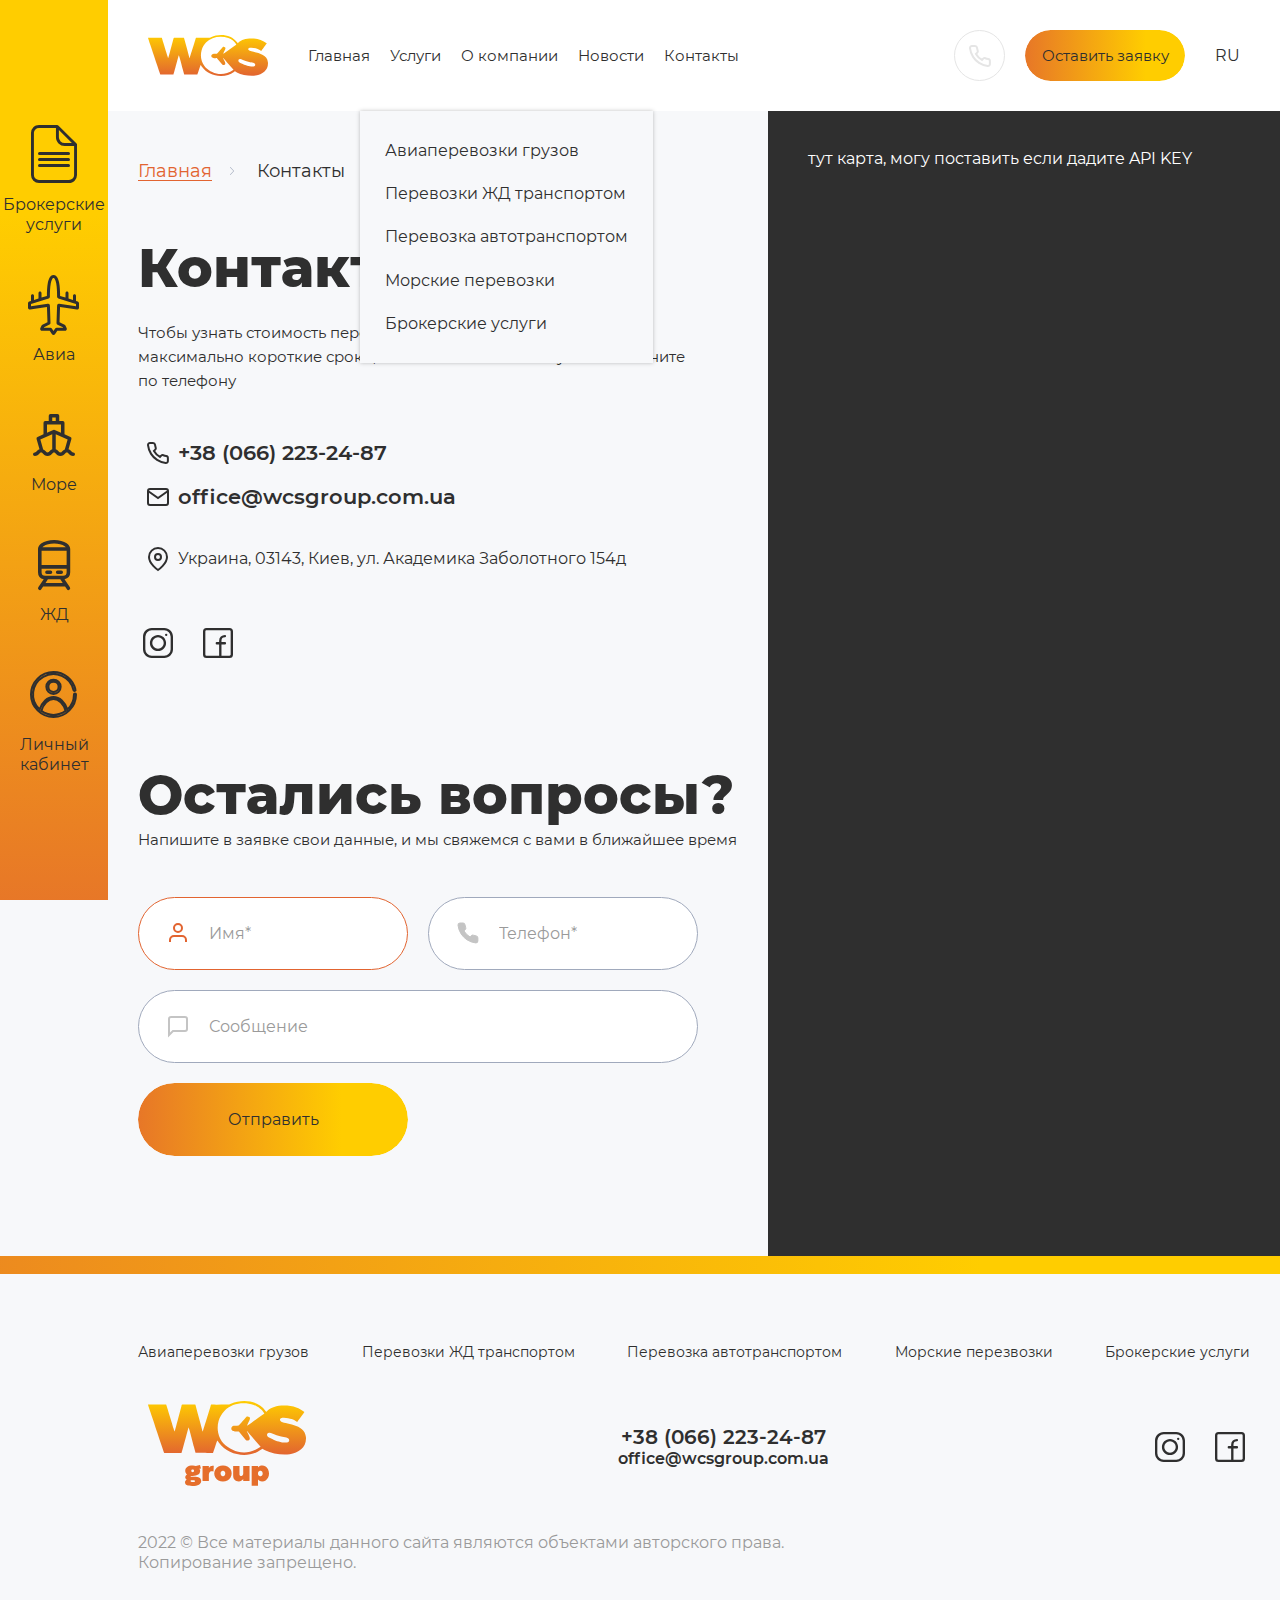
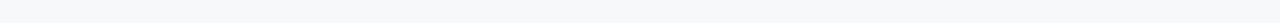
==== contacts.html @ 4e1d325a "First commit" ====
<!DOCTYPE html>
<html lang="ru">

<head>

    
    <meta charset="utf-8">
    <meta http-equiv="X-UA-Compatible" content="IE=edge">
    <meta name="viewport" content="width=device-width, initial-scale=1.0">
    
    <title>Контакты</title>

    <meta name="description" content="Description">
    <meta name="keywords" content="Keywords">
    <meta name="author" content="BKY">
	
	<!--	

    <meta name="image" content="./img/favicon/logo.png">



    <meta property="og:type" content="website">
    <meta property="og:title" content="Название">
    <meta property="og:description" content="Описание">
    <meta property="og:image" content="./img/favicon/logo.png">
    <meta property="og:url" content="https://example.com">
    
    <link rel="canonical" href="https://example.com">

    <link rel="preconnect" href="//fonts.gstatic.com">
    <link rel="preconnect" href="//cdnjs.cloudflare.com">
    <link rel="preconnect" href="//google-analytics.com">
	
	

    <link rel="apple-touch-icon" sizes="57x57" href="./img/favicon/apple-icon-57x57.png">
    <link rel="apple-touch-icon" sizes="60x60" href="./img/favicon/apple-icon-60x60.png">
    <link rel="apple-touch-icon" sizes="72x72" href="./img/favicon/apple-icon-72x72.png">
    <link rel="apple-touch-icon" sizes="76x76" href="./img/favicon/apple-icon-76x76.png">
    <link rel="apple-touch-icon" sizes="114x114" href="./img/favicon/apple-icon-114x114.png">
    <link rel="apple-touch-icon" sizes="120x120" href="./img/favicon/apple-icon-120x120.png">
    <link rel="apple-touch-icon" sizes="144x144" href="./img/favicon/apple-icon-144x144.png">
    <link rel="apple-touch-icon" sizes="152x152" href="./img/favicon/apple-icon-152x152.png">
    <link rel="apple-touch-icon" sizes="180x180" href="./img/favicon/apple-icon-180x180.png">
    <link rel="icon" type="image/png" sizes="192x192"  href="./img/favicon/android-icon-192x192.png">
    <link rel="icon" type="image/png" sizes="32x32" href="./img/favicon/favicon-32x32.png">
    <link rel="icon" type="image/png" sizes="96x96" href="./img/favicon/favicon-96x96.png">
    <link rel="icon" type="image/png" sizes="16x16" href="./img/favicon/favicon-16x16.png">
    
   <link rel="manifest" href="./img/favicon/manifest.json"> 
    
    <meta name="msapplication-TileImage" content="./img/favicon/ms-icon-144x144.png">
    <meta name="msapplication-TileColor" content="#ffffff">
    	-->
    <meta name="theme-color" content="#FFCD00">




    <meta name="format-detection" content="telephone=no">
    <meta name="format-detection" content="address=no">
	


    

    	
	 <link rel="preload" href="fonts/Montserrat-Regular.woff2" as="font" type="font/woff2" crossorigin> 
	 <link rel="preload" href="fonts/Montserrat-Medium.woff2" as="font" type="font/woff2" crossorigin> 
	 <link rel="preload" href="fonts/Montserrat-SemiBold.woff2" as="font" type="font/woff2" crossorigin> 
	 <link rel="preload" href="fonts/Montserrat-Bold.woff2" as="font" type="font/woff2" crossorigin> 
	 <link rel="preload" href="fonts/Montserrat-Bold.woff2" as="font" type="font/woff2" crossorigin> 
	 <link rel="preload" href="fonts/Montserrat-ExtraBold.woff2" as="font" type="font/woff2" crossorigin> 
	 
	
	<link rel="stylesheet" href="css/plugins/plugins.min.css"> 
	
	<link rel="stylesheet" href="css/style.css">



</head>

<body class="loading">

    <h1 class="hidden">Контакты</h1>

    <header class="hd">
    <div class="hd__wrapper">
        <div class="hd__logo">
            <a href="/" class="hd-logo">
                <img src="img/wcs.svg" alt="" width="178" height="61" class="hd-logo__img">
            </a>
        </div>
        <div class="hd__menu">
            <nav class="menu">
                <div class="menu__wrapper">
                    <ul class="menu-list">                                                            
                        <li class="menu-list__item"><a href="#" class="menu-link">Главная</a></li>
                        <li class="menu-list__item js-dd-parent">
                            <span class="menu-link">Услуги</span>
                            <div class="menu-dropdown">
                                <ul class="smenu-list js-dd-dn">
                                    <li><a href="#" class="smenu-link">Авиаперевозки грузов</a></li>
                                    <li><a href="#" class="smenu-link">Перевозки ЖД транспортом</a></li>
                                    <li><a href="#" class="smenu-link">Перевозка автотранспортом</a></li>
                                    <li><a href="#" class="smenu-link">Морские перевозки</a></li>
                                    <li><a href="#" class="smenu-link">Брокерские услуги</a></li>
                                </ul>
                            </div>
                        </li>
                        <li class="menu-list__item"><a href="#" class="menu-link">О компании</a></li>
                        <li class="menu-list__item"><a href="#" class="menu-link">Новости</a></li>
                        <li class="menu-list__item"><a href="#" class="menu-link">Контакты</a></li>
                    </ul>
                </div>
            </nav>
        </div>
        <div class="hd__search">
            <form action="/" class="hd-search">
                <svg class="ic ic-search"><use xlink:href="img/sprite.svg#search"></use></svg>
                <input type="search" class="hd-search__input" placeholder="поиск">
            </form>
        </div>
        <div class="hd__phone">
            <a href="tel:380662232487" class="hd-phone">
                <span class="hd-phone__num">+38 (066) 223-24-87</span>
                <span class="hd-phone__icon">
                    <svg class="ic ic-phone"><use xlink:href="img/sprite.svg#phone"></use></svg>
                </span>
            </a>
        </div>
        <div class="hd__button">
            <button type="button" class="btn hd-button" data-modal="proposal">Оставить заявку</button>
        </div>
        <div class="hd__language">
            <div class="language dd-container js-dd-parent">
                <div class="dd-container__selection">
                    <span class="dd-container__text">RU</span>
                </div>
                <div class="dd-dropdown">
                    <div class="dd-dropdown__wrapper js-dd-dn">
                        <div class="dd-dropdown__item">
                            <a href="#">UA</a>
                        </div>
                        <div class="dd-dropdown__item">
                            <a href="#">EN</a>
                        </div>
                    </div>
                </div>
            </div>
            <ul class="mobile-language lg-dn">
                <li><a href="#" class="is-active">RU</a></li>
                <li><a href="#">UA</a></li>
                <li><a href="#">EN</a></li>
            </ul>
        </div>
    </div>
</header>

<div class="mobile-header lg-dn">
    <div class="mobile-header__wrapper">
        <div class="mobile-header__logo">
            <a href="/" class="mobile-header-logo">
                <img src="img/wcs.svg" alt="" width="124" height="42" class="mobile-header-logo__img">
            </a>
        </div>
        <div class="mobile-header__btn">
            <button type="button" class="menu-btn js-menu-btn"></button>
        </div>
    </div>
</div>


    <div class="panel">
    <div class="panel__wrapper">
        <div class="panel__item">
            <div class="panel__icon">
                <svg class="ic ic-book"><use xlink:href="img/sprite.svg#book"></use></svg>
            </div>
            <div class="panel__text">Брокерские услуги</div>
            <a href="#" class="panel__link"></a>
        </div>
        <div class="panel__item">
            <div class="panel__icon">
                <svg class="ic ic-avia"><use xlink:href="img/sprite.svg#avia"></use></svg>
            </div>
            <div class="panel__text">Авиа</div>
            <a href="#" class="panel__link"></a>
        </div>
        <div class="panel__item">
            <div class="panel__icon">
                <svg class="ic ic-sea"><use xlink:href="img/sprite.svg#sea"></use></svg>
            </div>
            <div class="panel__text">Море</div>
            <a href="#" class="panel__link"></a>
        </div>
        <div class="panel__item">
            <div class="panel__icon">
                <svg class="ic ic-train"><use xlink:href="img/sprite.svg#train"></use></svg>
            </div>
            <div class="panel__text">ЖД</div>
            <a href="#" class="panel__link"></a>
        </div>
        <div class="panel__item">
            <div class="panel__icon">
                <svg class="ic ic-personal ic-stroke"><use xlink:href="img/sprite.svg#personal"></use></svg>
            </div>
            <div class="panel__text">Личный кабинет</div>
            <a href="#" class="panel__link"></a>
        </div>
    </div>
</div>

    <main class="page-contacts">
        <div class="h-80"></div>
        <div class="crumbs">
            <ul class="indent-content">
                <li><a href="#">Главная</a></li>
                <li><span>Контакты</span></li>
            </ul>
        </div>
        <section class="contacts">
            <div class="contacts__wrapper indent-content">
                
                <div class="contacts__content">
                    <div class="contacts__desc cb">
                        <h2 class="contacts__title h2">Контакты</h2>
                        <div class="contacts__stitle p">Чтобы узнать стоимость перевозки, заказать и отправить груз в максимально короткие сроки,  напишите нам на почту или позвоните по телефону</div>
                        
                        <div class="contacts-list">
                            <a href="tel:380662232487" class="contacts-item">
                                <svg class="ic ic-phone ic-stroke"><use xlink:href="img/sprite.svg#phone"></use></svg>
                                <span class="contacts-item__text">+38 (066) 223-24-87</span>
                            </a>
                            <a href="mailto:office@wcsgroup.com.ua" class="contacts-item">
                                <svg class="ic ic-mail ic-stroke"><use xlink:href="img/sprite.svg#mail"></use></svg>
                                <span class="contacts-item__text">office@wcsgroup.com.ua</span>
                            </a>
                        </div>
                        <div class="contacts-item">
                            <svg class="ic ic-map-pin ic-stroke"><use xlink:href="img/sprite.svg#map-pin"></use></svg>
                            <span class="contacts-item__text">Украина, 03143, Киев, ул. Академика Заболотного 154д</span>
                        </div>
                        
                        <ul class="contacts-net">
                            <li>
                                <a href="#">
                                    <svg class="ic ic-instagram"><use xlink:href="img/sprite.svg#instagram"></use></svg>
                                </a>
                            </li>
                            <li>
                                <a href="#">
                                    <svg class="ic ic-facebook"><use xlink:href="img/sprite.svg#facebook"></use></svg>
                                </a>
                            </li>
                        </ul>
                        
                    </div>
                </div>
            </div>
        </section>
        <section class="feedback">
            <div class="feedback__wrapper indent-content">
                <div class="feedback__content">
                    <h2 class="feedback__title h2">Остались вопросы?</h2>
                    <div class="feedback__stitle p">Напишите в заявке свои данные, и мы свяжемся с вами в ближайшее время</div>
                    
                    <form action="/" class="form cb">
                        <div class="form-half">
                            <div class="form-item form-item_error">
                                <div class="form-icon">
                                    <svg class="ic ic-user ic-stroke"><use xlink:href="img/sprite.svg#user"></use></svg>
                                </div>
                                <input type="text" class="form-input input-icon" placeholder="Имя*">
                            </div>
                            <div class="form-item">
                                <div class="form-icon">
                                    <svg class="ic ic-phone"><use xlink:href="img/sprite.svg#phone"></use></svg>
                                </div>
                                <input type="tel" class="form-input input-icon" placeholder="Телефон*">
                            </div>
                        </div>
                        <div class="form-item">
                            <div class="form-icon">
                                <svg class="ic ic-message-square ic-stroke"><use xlink:href="img/sprite.svg#message-square"></use></svg>
                            </div>
                            <input type="tel" class="form-input input-icon" placeholder="Сообщение">
                        </div>
                        <div class="form-submit">
                            <button type="submit" class="btn form-btn">Отправить</button>
                        </div>
                    </form>
                </div>
            </div>
        </section>
        
        <div id="map" class="contacts-map">
            <span style="color: #fff; padding: 40px; display: block">тут карта, могу поставить если дадите API KEY</span>
        </div>
    </main>



     <!--
<div class="cookie">
    <div class="cookie__wrapper">
        <div class="cookie__text">Продолжая использовать наш сайт, вы даете согласие на обработку файлов cookie, которые обеспечивают правильную работу сайта.</div>
        <div class="cookie__links">
            <button type="button" class="btn js-cookie-btn">Принять</button>
            <a href="#" class="cookie__link">Подробнее</a>
        </div>
    </div>
</div>
-->

 <div id="proposal" class="modal modal-proposal">
    <div class="modal-close">
        <a href="#" rel="modal:close" class="modal-close__btn">
            <svg class="ic ic-close ic-stroke"><use xlink:href="img/sprite.svg#close"></use></svg>
        </a>
    </div>
    <div class="modal-head">
        <div class="modal-title h3">Оставить заявку</div>
        <div class="modal-stitle p">Напишите в заявке свои данные, и мы свяжемся с вами в ближайшее время</div>
    </div>
    <div class="modal-body">
        <form action="/" class="form">
            <div class="form-item">
                <div class="form-icon">
                    <svg class="ic ic-user ic-stroke"><use xlink:href="img/sprite.svg#user"></use></svg>
                </div>
                <input type="text" class="form-input input-icon" placeholder="Имя*">
            </div>
            <div class="form-item">
                <div class="form-icon">
                    <svg class="ic ic-phone ic-stroke"><use xlink:href="img/sprite.svg#phone"></use></svg>
                </div>
                <input type="tel" class="form-input input-icon" placeholder="Телефон*">
            </div>
            <div class="form-item">
                <div class="form-icon">
                    <svg class="ic ic-message-square ic-stroke"><use xlink:href="img/sprite.svg#message-square"></use></svg>
                </div>
                <input type="tel" class="form-input input-icon" placeholder="Сообщение">
            </div>
            <div class="form-submit">
                <button type="submit" class="btn form-btn">Отправить</button>
            </div>
        </form>
    </div>
</div>

 
<footer class="ft">
    <div class="ft__wrpper indent-content">
        <div class="ft__container">
            <nav class="ft__nav">
                <ul class="ft-nav">
                    <li><a href="#">Авиаперевозки грузов</a></li>
                    <li><a href="#">Перевозки ЖД транспортом</a></li>
                    <li><a href="#">Перевозка автотранспортом</a></li>
                    <li><a href="#">Морские перезвозки</a></li>
                    <li><a href="#">Брокерские услуги</a></li>
                </ul>
            </nav>
            <div class="ft__body">
                <div class="ft__logo">
                    <a href="/" class="ft-logo">
                        <img src="img/logo-group.svg" alt="" loading="lazy" width="178" height="92" class="ft-logo__img img">
                    </a>
                </div>
                <div class="ft__copy">
                    <p class="ft-copy">2022 © Все материалы данного сайта являются объектами авторского права. <br> Копирование запрещено.</p>
                </div>
                <div class="ft__links">
                    <div class="ft__phone">
                        <a href="tel:380662232487" class="ft-phone">+38 (066) 223-24-87</a>
                    </div>
                    <div class="ft__mail">
                        <a href="mailto:office@wcsgroup.com.ua" class="ft-mail">office@wcsgroup.com.ua</a>
                    </div>
                </div>
                <div class="ft__net">
                    <ul class="ft-net">
                        <li>
                            <a href="#">
                                <svg class="ic ic-instagram"><use xlink:href="img/sprite.svg#instagram"></use></svg>
                            </a>
                        </li>
                        <li>
                            <a href="#">
                                <svg class="ic ic-facebook"><use xlink:href="img/sprite.svg#facebook"></use></svg>
                            </a>
                        </li>
                    </ul>
                </div>
            </div>
            
        </div>
    </div>
</footer>









    <script src="js/plugins/plugins.min.js"></script>

    <script src="js/app.js"></script>

</body>

</html>
---- css/style.css ----
@font-face {
  font-family: Montserrat;
  src: url(../fonts/Montserrat-Regular.woff2) format("woff2");
  font-weight: 400;
  font-display: swap;
  font-style: normal;
}

@font-face {
  font-family: Montserrat;
  src: url(../fonts/Montserrat-Medium.woff2) format("woff2");
  font-weight: 500;
  font-display: swap;
  font-style: normal;
}

@font-face {
  font-family: Montserrat;
  src: url(../fonts/Montserrat-SemiBold.woff2) format("woff2");
  font-weight: 600;
  font-display: swap;
  font-style: normal;
}

@font-face {
  font-family: Montserrat;
  src: url(../fonts/Montserrat-Bold.woff2) format("woff2");
  font-weight: 700;
  font-display: swap;
  font-style: normal;
}

@font-face {
  font-family: Montserrat;
  src: url(../fonts/Montserrat-ExtraBold.woff2) format("woff2");
  font-weight: 800;
  font-display: swap;
  font-style: normal;
}

:root {
  --hd: 100px;
  --indent: 108px;
}

html {
  color: #2f2f2f;
  background: #f7f8fa;
  font-family: -apple-system,BlinkMacSystemFont,"Segoe UI",Roboto,"Helvetica Neue",Arial,"Noto Sans",sans-serif,"Apple Color Emoji","Segoe UI Emoji","Segoe UI Symbol","Noto Color Emoji";
}

body {
  font-family: Montserrat,sans-serif;
  font-size: 16px;
  font-weight: 400;
}

body.loading {
  opacity: 0;
}

.h2 {
  font-weight: 800;
  font-size: 26px;
  line-height: 1.2;
}

.h3 {
  font-weight: 800;
  font-size: 21px;
  line-height: 1.2;
}

.h4 {
  font-weight: 800;
  font-size: 16px;
  line-height: 1.24;
}

.p {
  font-weight: 400;
  font-size: 15px;
  line-height: 1.6;
}

.h-80 {
  height: 40px;
}

.hidden {
  display: none!important;
}

.img {
  display: block;
  height: auto;
  -webkit-box-flex: 0;
  -webkit-flex: 0 0 auto;
  -ms-flex: 0 0 auto;
  flex: 0 0 auto;
}

.full-img {
  position: absolute;
  top: 0;
  left: 0;
  width: 100%;
  height: 100%;
  -o-object-fit: cover;
  object-fit: cover;
  -o-object-position: center;
  object-position: center;
  background-size: cover;
  background-repeat: no-repeat;
  background-position: center;
}

.full {
  position: absolute;
  top: 0;
  left: 0;
  bottom: 0;
  right: 0;
  display: block;
}

.df {
  display: -webkit-box;
  display: -webkit-flex;
  display: -ms-flexbox;
  display: flex;
}

.db {
  display: block;
}

.dn {
  display: none;
}

.aic {
  -webkit-box-align: center;
  -webkit-align-items: center;
  -ms-flex-align: center;
  align-items: center;
}

.ttu {
  text-transform: uppercase;
}

.tdu {
  text-decoration: underline;
}

.tc {
  text-align: center;
}

.cursor-pointer {
  cursor: pointer;
}

.relative {
  position: relative;
}

.p-events-none {
  pointer-events: none;
}

.invisible {
  pointer-events: none;
  opacity: 0;
  -webkit-transition: opacity .25s;
  -o-transition: opacity .25s;
  transition: opacity .25s;
}

.ic-stroke {
  fill: none!important;
  stroke: currentColor;
}

.light {
  font-weight: 300;
}

.normal {
  font-weight: 400;
}

.bold {
  font-weight: 700;
}

.ic {
  display: inline-block;
  vertical-align: middle;
  width: 1em;
  height: 1em;
  fill: currentColor;
}

.ic-avia {
  font-size: 60px;
  width: 1em;
}

.ic-book {
  font-size: 60px;
  width: 1em;
}

.ic-calendar {
  font-size: 40px;
  width: 1em;
}

.ic-close {
  font-size: 40px;
  width: 1em;
}

.ic-facebook {
  font-size: 40px;
  width: 1em;
}

.ic-instagram {
  font-size: 40px;
  width: 1em;
}

.ic-mail {
  font-size: 40px;
  width: 1em;
}

.ic-map-pin {
  font-size: 40px;
  width: 1em;
}

.ic-message-square {
  font-size: 40px;
  width: 1em;
}

.ic-next {
  font-size: 40px;
  width: 1em;
}

.ic-personal {
  font-size: 60px;
  width: 1em;
}

.ic-phone {
  font-size: 40px;
  width: 1em;
}

.ic-prev {
  font-size: 40px;
  width: 1em;
}

.ic-sea {
  font-size: 60px;
  width: 1em;
}

.ic-search {
  font-size: 40px;
  width: 1em;
}

.ic-train {
  font-size: 60px;
  width: 1em;
}

.ic-user {
  font-size: 40px;
  width: 1em;
}

.mobile-header {
  width: 100%;
  height: 100px;
  position: fixed;
  top: 0;
  left: 0;
  z-index: 11;
  background-color: #fff;
}

.mobile-header__wrapper {
  display: -webkit-box;
  display: -webkit-flex;
  display: -ms-flexbox;
  display: flex;
  -webkit-box-align: center;
  -webkit-align-items: center;
  -ms-flex-align: center;
  align-items: center;
  -webkit-box-pack: justify;
  -webkit-justify-content: space-between;
  -ms-flex-pack: justify;
  justify-content: space-between;
  padding: 27px 20px;
}

.mobile-language {
  display: -webkit-box;
  display: -webkit-flex;
  display: -ms-flexbox;
  display: flex;
  -webkit-justify-content: space-around;
  -ms-flex-pack: distribute;
  justify-content: space-around;
}

.mobile-language li {
  margin: 0 10px;
}

.mobile-language a {
  display: block;
  font-size: 18px;
  line-height: 1;
  color: #4a4a4a;
  text-transform: uppercase;
  position: relative;
}

.mobile-language a:before {
  content: '';
  position: absolute;
  top: 100%;
  width: 100%;
  height: 1px;
  background-color: #ffcd00;
  opacity: 0;
}

.mobile-language a.is-active {
  color: #ffcd00;
}

.mobile-language a.is-active:before {
  opacity: 1;
}

.hd__logo {
  display: none;
}

.hd-logo {
  display: block;
}

.hd-logo__img {
  width: 120px;
  height: auto;
  display: block;
}

.hd__search {
  margin: 30px 0;
}

.hd-search {
  display: -webkit-inline-box;
  display: -webkit-inline-flex;
  display: -ms-inline-flexbox;
  display: inline-flex;
  -webkit-box-align: center;
  -webkit-align-items: center;
  -ms-flex-align: center;
  align-items: center;
  width: 100%;
  height: 51px;
  border: 1px solid #e5e5e5;
  border-radius: 100px;
  padding: 5px 10px;
  -webkit-transition: border-color .25s;
  -o-transition: border-color .25s;
  transition: border-color .25s;
}

.hd-search:hover {
  border-color: #ffcd00;
}

.hd-search:hover .ic-search {
  stroke: #ffcd00;
}

.ic-search {
  stroke: #e5e5e5;
  stroke-width: 2;
  fill: none;
  -webkit-box-flex: 0;
  -webkit-flex: 0 0 auto;
  -ms-flex: 0 0 auto;
  flex: 0 0 auto;
  margin-right: 7px;
  -webkit-transition: stroke .25s;
  -o-transition: stroke .25s;
  transition: stroke .25s;
}

.hd-search__input {
  min-width: 0;
  width: auto;
  -webkit-box-flex: 1;
  -webkit-flex-grow: 1;
  -ms-flex-positive: 1;
  flex-grow: 1;
  font-size: 16px;
  font-weight: 400;
  line-height: 1;
}

.hd-search__input::-webkit-input-placeholder {
  color: #9a9a9a;
  opacity: 1;
}

.hd-search__input::-moz-placeholder {
  color: #9a9a9a;
  opacity: 1;
}

.hd-search__input:-ms-input-placeholder {
  color: #9a9a9a;
  opacity: 1;
}

.hd-search__input::-ms-input-placeholder {
  color: #9a9a9a;
  opacity: 1;
}

.hd-search__input::placeholder {
  color: #9a9a9a;
  opacity: 1;
}

.hd__phone {
  text-align: center;
}

.hd-phone__num {
  font-weight: 400;
  font-size: 16px;
  line-height: 1;
  -webkit-transition: color .25s;
  -o-transition: color .25s;
  transition: color .25s;
}

.hd-phone__num:hover {
  color: #ffcd00;
}

.hd-phone__icon {
  display: -webkit-box;
  display: -webkit-flex;
  display: -ms-flexbox;
  display: flex;
  -webkit-box-align: center;
  -webkit-align-items: center;
  -ms-flex-align: center;
  align-items: center;
  -webkit-box-pack: center;
  -webkit-justify-content: center;
  -ms-flex-pack: center;
  justify-content: center;
  width: 51px;
  height: 51px;
  border-radius: 50%;
  border: 1px solid #e5e5e5;
}

.hd-phone__icon:hover {
  border-color: #ffcd00;
}

.hd-phone__icon:hover .ic-phone {
  stroke: #ffcd00;
}

.hd-phone__icon .ic-phone {
  stroke: #e5e5e5;
  stroke-width: 2;
  fill: none;
}

.hd__language {
  padding-bottom: 50px;
}

.menu-list__item {
  position: relative;
}

.menu-link {
  display: block;
  white-space: nowrap;
  font-size: 18px;
  line-height: 1.24;
  -webkit-user-select: none;
  -moz-user-select: none;
  -ms-user-select: none;
  user-select: none;
  cursor: pointer;
  position: relative;
  padding-top: 13px;
  padding-bottom: 13px;
}

.menu-link:before {
  content: '';
  position: absolute;
  bottom: 2px;
  left: 0;
  width: 0;
  height: 2px;
  background-color: #ffcd00;
  -webkit-transition: width .25s;
  -o-transition: width .25s;
  transition: width .25s;
  pointer-events: none;
}

.menu-link:hover:before {
  width: 100%;
}

.smenu-list {
  display: none;
  padding-top: 20px;
  padding-bottom: 20px;
  background: #f7f8fa;
}

.smenu-list li {
  padding-top: 10px;
  padding-bottom: 10px;
}

.smenu-link {
  cursor: pointer;
  white-space: nowrap;
  font-size: 15px;
  font-weight: 400;
  line-height: 1.2;
  -webkit-transition: color .25s;
  -o-transition: color .25s;
  transition: color .25s;
}

.smenu-link:hover {
  color: #ffcd00;
}

.language {
  display: none;
  position: relative;
  font-size: 16px;
}

.language .dd-dropdown {
  position: absolute;
  top: 100%;
  left: -25px;
  padding-top: 46px;
}

.language .dd-dropdown__wrapper {
  padding: 15px 25px;
  background: #f7f8fa;
  -webkit-box-shadow: 0 0 4px rgba(0,0,0,.25);
  box-shadow: 0 0 4px rgba(0,0,0,.25);
}

.language .dd-dropdown__item {
  padding-top: 5px;
  padding-bottom: 5px;
  -webkit-transition: color .25s;
  -o-transition: color .25s;
  transition: color .25s;
}

.language .dd-dropdown__item:hover {
  color: #ffcd00;
}

.language .dd-container__text {
  -webkit-transition: color .25s;
  -o-transition: color .25s;
  transition: color .25s;
  -webkit-user-select: none;
  -moz-user-select: none;
  -ms-user-select: none;
  user-select: none;
  cursor: pointer;
}

.language .dd-container__text:hover {
  color: #ffcd00;
}

.js-dd-dn {
  display: none;
}

.hd-button.btn {
  font-size: 15px;
  width: 100%;
  margin: 30px 0;
}

.menu-btn {
  width: 40px;
  height: 40px;
  position: relative;
}

.menu-btn:after,
.menu-btn:before {
  content: '';
  width: 40px;
  height: 40px;
  position: absolute;
  top: 0;
  left: 0;
}

.menu-btn:before {
  background-image: url(../img/menu-btn.svg);
}

.menu-btn:after {
  opacity: 0;
  background-image: url(../img/close.svg);
}

.menu-btn.open:before {
  opacity: 0;
}

.menu-btn.open:after {
  opacity: 1;
}

.ft {
  padding-top: 88px;
  padding-bottom: 50px;
  position: relative;
}

.ft:before {
  content: '';
  top: 0;
  left: 0;
  width: 100%;
  height: 18px;
  position: absolute;
  background: -o-linear-gradient(179.99deg,#ffcd00 23.34%,#e26430 144.73%);
  background: linear-gradient(270.01deg,#ffcd00 23.34%,#e26430 144.73%);
}

.ft a {
  -webkit-transition: color .25s;
  -o-transition: color .25s;
  transition: color .25s;
}

.ft a:hover {
  color: #ffcd00;
}

.ft__nav {
  margin-bottom: 40px;
}

.ft-nav a {
  text-align: center;
  display: block;
  font-size: 18px;
  line-height: 1.24;
}

.ft-nav li {
  margin: 20px 0;
}

.ft__body {
  display: -webkit-box;
  display: -webkit-flex;
  display: -ms-flexbox;
  display: flex;
  -webkit-box-align: center;
  -webkit-align-items: center;
  -ms-flex-align: center;
  align-items: center;
  -webkit-box-pack: center;
  -webkit-justify-content: center;
  -ms-flex-pack: center;
  justify-content: center;
  -webkit-box-orient: vertical;
  -webkit-box-direction: normal;
  -webkit-flex-direction: column;
  -ms-flex-direction: column;
  flex-direction: column;
  -webkit-flex-wrap: wrap;
  -ms-flex-wrap: wrap;
  flex-wrap: wrap;
}

.ft__logo {
  position: relative;
}

.ft__copy {
  margin-top: 40px;
  width: 100%;
  -webkit-box-ordinal-group: 2;
  -webkit-order: 1;
  -ms-flex-order: 1;
  order: 1;
  text-align: center;
}

.ft-copy {
  font-weight: 400;
  font-size: 12px;
  line-height: 1.4;
  color: #9a9a9a;
}

.ft__links {
  text-align: center;
  margin-top: 40px;
  margin-bottom: 40px;
}

.ft-phone {
  font-weight: 600;
  font-size: 20px;
  line-height: 1.24;
}

.ft-mail {
  font-weight: 600;
  font-size: 16px;
  line-height: 1.24;
}

.ft-net {
  display: -webkit-box;
  display: -webkit-flex;
  display: -ms-flexbox;
  display: flex;
}

.ft-net li {
  margin-left: 20px;
  margin-right: 20px;
}

.ft-net a {
  display: block;
  -webkit-transition: color .25s;
  -o-transition: color .25s;
  transition: color .25s;
}

.ft-net a:hover {
  color: #ffcd00;
}

.btn {
  display: -webkit-inline-box;
  display: -webkit-inline-flex;
  display: -ms-inline-flexbox;
  display: inline-flex;
  -webkit-box-align: center;
  -webkit-align-items: center;
  -ms-flex-align: center;
  align-items: center;
  -webkit-box-pack: center;
  -webkit-justify-content: center;
  -ms-flex-pack: center;
  justify-content: center;
  border-radius: 100px;
  min-width: 197px;
  min-height: 51px;
  overflow: hidden;
  position: relative;
  z-index: 2;
}

.btn:after,
.btn:before {
  content: '';
  display: block;
  position: absolute;
  top: 0;
  left: 0;
  right: 0;
  bottom: 0;
  border-radius: 100px;
  z-index: -1;
  -webkit-transition: opacity .5s;
  -o-transition: opacity .5s;
  transition: opacity .5s;
}

.btn:before {
  background: -webkit-gradient(linear,right top,left top,color-stop(24.62%,#ffcd00),color-stop(116.24%,#e26430));
  background: -o-linear-gradient(right,#ffcd00 24.62%,#e26430 116.24%);
  background: linear-gradient(270deg,#ffcd00 24.62%,#e26430 116.24%);
}

.btn:after {
  background: -webkit-gradient(linear,left top,right top,color-stop(16.24%,#ffcd00),color-stop(97.21%,#e26430));
  background: -o-linear-gradient(left,#ffcd00 16.24%,#e26430 97.21%);
  background: linear-gradient(90deg,#ffcd00 16.24%,#e26430 97.21%);
  opacity: 0;
}

.btn:hover:before {
  opacity: 0;
}

.btn:hover:after {
  opacity: 1;
}

.panel {
  position: fixed;
  top: 0;
  left: 0;
  width: var(--indent);
  height: 100vh;
  overflow-x: hidden;
  background: -webkit-gradient(linear,left bottom,left top,color-stop(-16.99%,#e26430),color-stop(76.02%,#ffcd00));
  background: -o-linear-gradient(bottom,#e26430 -16.99%,#ffcd00 76.02%);
  background: linear-gradient(0deg,#e26430 -16.99%,#ffcd00 76.02%);
  -webkit-transition: -webkit-transform .25s;
  transition: transform .25s;
  -o-transition: transform .25s;
  transition: transform .25s,-webkit-transform .25s;
  -webkit-transform: translateX(calc(-1 * var(--indent)));
  -ms-transform: translateX(calc(-1 * var(--indent)));
  transform: translateX(calc(-1 * var(--indent)));
  z-index: 11;
}

.panel__wrapper {
  width: 100%;
  display: -webkit-box;
  display: -webkit-flex;
  display: -ms-flexbox;
  display: flex;
  text-align: center;
  -webkit-box-align: center;
  -webkit-align-items: center;
  -ms-flex-align: center;
  align-items: center;
  -webkit-box-orient: vertical;
  -webkit-box-direction: normal;
  -webkit-flex-direction: column;
  -ms-flex-direction: column;
  flex-direction: column;
  -webkit-box-pack: space-evenly;
  -webkit-justify-content: space-evenly;
  -ms-flex-pack: space-evenly;
  justify-content: space-evenly;
}

.panel__item {
  width: 100%;
  margin: 10px 0;
  -webkit-transition: color .25s;
  -o-transition: color .25s;
  transition: color .25s;
  position: relative;
}

.panel__item:hover {
  color: #fff;
}

.panel__icon {
  margin-bottom: 10px;
  display: -webkit-box;
  display: -webkit-flex;
  display: -ms-flexbox;
  display: flex;
  -webkit-box-align: center;
  -webkit-align-items: center;
  -ms-flex-align: center;
  align-items: center;
}

.panel__icon .ic {
  width: 40px;
  height: 40px;
  display: block;
  margin: auto;
}

.panel__link {
  position: absolute;
  top: 0;
  left: 0;
  right: 0;
  bottom: 0;
}

.panel__text {
  font-weight: 400;
  font-size: 14px;
  line-height: 1.4;
}

main {
  padding-top: 100px;
}

.indent-content {
  padding-left: 20px;
  padding-right: 20px;
}

.tab-item {
  display: none;
}

.tab-item.is-active {
  display: block;
}

.crumbs {
  margin-bottom: 20px;
  font-size: 14px;
  line-height: 1.24;
}

.crumbs li {
  display: -webkit-inline-box;
  display: -webkit-inline-flex;
  display: -ms-inline-flexbox;
  display: inline-flex;
  -webkit-box-align: center;
  -webkit-align-items: center;
  -ms-flex-align: center;
  align-items: center;
}

.crumbs li:after {
  content: '';
  display: block;
  width: 40px;
  height: 40px;
  background-image: url(../img/arrow.svg);
}

.crumbs li:last-child:after {
  display: none;
}

.crumbs a {
  display: block;
  color: #e26430;
  position: relative;
}

.crumbs a:before {
  content: '';
  position: absolute;
  top: 100%;
  left: 0;
  width: 100%;
  height: 1px;
  background-color: #e26430;
  -webkit-transition: width .25s;
  -o-transition: width .25s;
  transition: width .25s;
}

.crumbs a:hover:before {
  width: 0;
}

.crumbs span {
  display: block;
}

.feedback {
  position: relative;
  padding-bottom: 40px;
  text-align: center;
}

.feedback-form__title {
  margin-bottom: 20px;
}

.cookie {
  position: fixed;
  bottom: 0;
  left: 0;
  width: 100%;
  padding-left: 20px;
  padding-right: 20px;
  padding-bottom: 50px;
  z-index: 20;
}

.cookie__wrapper {
  display: -webkit-box;
  display: -webkit-flex;
  display: -ms-flexbox;
  display: flex;
  -webkit-box-align: center;
  -webkit-align-items: center;
  -ms-flex-align: center;
  align-items: center;
  -webkit-box-pack: center;
  -webkit-justify-content: center;
  -ms-flex-pack: center;
  justify-content: center;
  -webkit-box-orient: vertical;
  -webkit-box-direction: normal;
  -webkit-flex-direction: column;
  -ms-flex-direction: column;
  flex-direction: column;
  background: #fff;
  -webkit-box-shadow: 0 0 4px rgba(0,0,0,.25);
  box-shadow: 0 0 4px rgba(0,0,0,.25);
  border-radius: 20px;
  padding: 20px 15px 1px;
}

.cookie__text {
  font-size: 14px;
  line-height: 1.2;
  margin-bottom: 20px;
  text-align: center;
}

.cookie__links {
  display: -webkit-box;
  display: -webkit-flex;
  display: -ms-flexbox;
  display: flex;
  -webkit-box-align: center;
  -webkit-align-items: center;
  -ms-flex-align: center;
  align-items: center;
  -webkit-flex-wrap: wrap;
  -ms-flex-wrap: wrap;
  flex-wrap: wrap;
  -webkit-box-pack: center;
  -webkit-justify-content: center;
  -ms-flex-pack: center;
  justify-content: center;
}

.cookie__links .btn {
  min-width: 160px;
  margin-bottom: 20px;
}

.cookie__link {
  white-space: nowrap;
  color: #e26430;
  margin-left: 16px;
  margin-bottom: 20px;
}

.hero__wrapper {
  position: relative;
  z-index: 2;
  min-height: calc(100vh - var(--hd));
  display: -webkit-box;
  display: -webkit-flex;
  display: -ms-flexbox;
  display: flex;
  -webkit-box-align: center;
  -webkit-align-items: center;
  -ms-flex-align: center;
  align-items: center;
  -webkit-box-pack: center;
  -webkit-justify-content: center;
  -ms-flex-pack: center;
  justify-content: center;
  text-align: center;
}

.hero__bg {
  z-index: -1;
}

.hero__content {
  padding-top: 50px;
  padding-bottom: 50px;
}

.hero__title {
  color: #fff;
  font-weight: 800;
  font-size: 26px;
  line-height: 1.22222;
  text-transform: uppercase;
  margin-bottom: 30px;
}

.hero__btn {
  color: #fff;
}

.main-services {
  text-align: center;
  padding-top: 40px;
  padding-bottom: 40px;
}

.main-services__title {
  margin-bottom: 35px;
}

.main-services-nav {
  display: none;
  margin-bottom: 140px;
}

.main-services-pic {
  width: 100%;
  -webkit-box-flex: 0;
  -webkit-flex: 0 0 auto;
  -ms-flex: 0 0 auto;
  flex: 0 0 auto;
  padding-top: 25px;
  margin-bottom: 25px;
}

.main-services-pic__img {
  display: block;
  width: 100%;
  height: auto;
  max-width: 500px;
  margin-left: auto;
  margin-right: auto;
}

.main-services-desc .h3 {
  margin-bottom: 25px;
}

.main-services-desc .p {
  margin-bottom: 30px;
}

.main-services-select {
  -webkit-appearance: none;
  -moz-appearance: none;
  appearance: none;
  border: 0;
  outline: 0;
  width: 100%;
  display: block;
  background-color: transparent;
  -webkit-box-shadow: unset;
  box-shadow: unset;
  color: #2f2f2f;
  font-size: 16px;
  font-weight: 500;
  line-height: 1;
  opacity: 1;
  padding: 12px 60px 12px 0;
  height: 40px;
  background-repeat: no-repeat;
  background-position: center right 10px;
  background-image: url(../img/select-arrow_yellow.svg);
  position: relative;
  border-bottom: 1px solid #ffcd00;
}

.main-services-select::-ms-expand {
  display: none;
}

.advantage__wrapper {
  text-align: center;
  padding-top: 40px;
  padding-bottom: 40px;
  background-color: #fff;
}

.advantage__title {
  margin-bottom: 50px;
}

.advantage-list {
  display: -webkit-box;
  display: -webkit-flex;
  display: -ms-flexbox;
  display: flex;
  -webkit-flex-wrap: wrap;
  -ms-flex-wrap: wrap;
  flex-wrap: wrap;
  -webkit-box-pack: justify;
  -webkit-justify-content: space-between;
  -ms-flex-pack: justify;
  justify-content: space-between;
}

.advantage-list li {
  margin-bottom: 40px;
}

.advantage-list .h4 {
  margin-bottom: 20px;
}

.advantage-pic {
  margin-bottom: 20px;
}

.main-about__wrapper {
  padding-top: 0;
  padding-bottom: 40px;
  text-align: center;
}

.main-about__container .p {
  margin-top: 20px;
}

.main-about__title {
  margin-bottom: 30px;
}

.main-about__pic {
  width: 100%;
  -webkit-box-flex: 0;
  -webkit-flex: 0 0 auto;
  -ms-flex: 0 0 auto;
  flex: 0 0 auto;
  margin: auto;
  max-width: 500px;
}

.main-about__img {
  width: 100%;
}

.main-personal {
  padding-top: 40px;
  padding-bottom: 40px;
  text-align: center;
}

.main-personal__container {
  width: 100%;
  display: -webkit-box;
  display: -webkit-flex;
  display: -ms-flexbox;
  display: flex;
  -webkit-flex-wrap: wrap;
  -ms-flex-wrap: wrap;
  flex-wrap: wrap;
  -webkit-box-align: start;
  -webkit-align-items: flex-start;
  -ms-flex-align: start;
  align-items: flex-start;
  -webkit-box-orient: vertical;
  -webkit-box-direction: reverse;
  -webkit-flex-direction: column-reverse;
  -ms-flex-direction: column-reverse;
  flex-direction: column-reverse;
  padding-top: 20px;
}

.main-personal__title {
  display: none;
}

.main-personal__desc {
  width: 100%;
}

.personal-nav {
  display: none;
}

.personal-control {
  display: -webkit-box;
  display: -webkit-flex;
  display: -ms-flexbox;
  display: flex;
  -webkit-box-align: center;
  -webkit-align-items: center;
  -ms-flex-align: center;
  align-items: center;
  margin-right: 15px;
}

.personal-num {
  color: #ffcd00;
  font-size: 14px;
  line-height: 16px;
}

.personal-dots {
  margin: 0 15px;
}

.personal-dots ul {
  display: -webkit-box;
  display: -webkit-flex;
  display: -ms-flexbox;
  display: flex;
  -webkit-box-align: center;
  -webkit-align-items: center;
  -ms-flex-align: center;
  align-items: center;
}

.personal-dots button {
  display: none;
}

.personal-dots li {
  width: 25px;
  height: 2px;
  background: #c4c4c4;
}

.personal-dots li.slick-active {
  background-color: #ffcd00;
}

.main-personal__texts {
  padding-top: 40px;
}

.main-personal__texts .btn {
  margin-top: 25px;
}

.main-personal__texts .h4 {
  margin-bottom: 10px;
}

.personal-arrow path {
  -webkit-transition: fill .25s;
  -o-transition: fill .25s;
  transition: fill .25s;
}

.personal-arrow:hover path {
  fill: #ffcd00;
}

.main-personal__gallery {
  width: 100%;
}

.personal-gallery-slider__item {
  width: 100%;
  height: 250px;
  position: relative;
}

.personal-gallery-slider__img {
  position: absolute;
  top: 50%;
  left: 50%;
  -webkit-transform: translate(-50%,-50%);
  -ms-transform: translate(-50%,-50%);
  transform: translate(-50%,-50%);
  max-width: 100%;
  max-height: 100%;
  width: auto;
  height: auto;
}

.services {
  overflow: hidden;
  text-align: center;
}

.services__wrapper.indent-content {
  padding-right: 0;
  padding-bottom: 40px;
}

.services__title {
  margin-bottom: 20px;
}

.services__content {
  display: -webkit-box;
  display: -webkit-flex;
  display: -ms-flexbox;
  display: flex;
  -webkit-box-orient: vertical;
  -webkit-box-direction: reverse;
  -webkit-flex-direction: column-reverse;
  -ms-flex-direction: column-reverse;
  flex-direction: column-reverse;
  -webkit-box-align: start;
  -webkit-align-items: flex-start;
  -ms-flex-align: start;
  align-items: flex-start;
}

.services__desc {
  margin-right: 45px;
}

.services__desc .p {
  margin-bottom: 35px;
}

.services__desc .p:last-child {
  margin-bottom: 0;
}

.services__pic {
  width: auto;
  max-width: 600px;
  margin: 0 auto;
  -webkit-box-flex: 0;
  -webkit-flex: 0 0 auto;
  -ms-flex: 0 0 auto;
  flex: 0 0 auto;
}

.services__img {
  display: block;
  width: 100%;
  height: auto;
}

.advantages {
  padding-bottom: 40px;
}

.advantages__title {
  margin-bottom: 30px;
}

.advantages__list {
  counter-reset: myCounter;
  -webkit-padding-start: 0;
  padding-inline-start: 0;
}

.advantages__list li {
  list-style: none;
  display: -webkit-box;
  display: -webkit-flex;
  display: -ms-flexbox;
  display: flex;
  -webkit-box-align: center;
  -webkit-align-items: center;
  -ms-flex-align: center;
  align-items: center;
}

.advantages__list li:before {
  counter-increment: myCounter;
  content: "0" counter(myCounter);
  font-weight: 800;
  font-size: 62px;
  line-height: 1.22581;
  color: rgba(147,158,181,.44);
  min-width: 95px;
}

.advantages__list li span {
  display: block;
}

.services-form__img {
  display: none;
}

.about {
  overflow: hidden;
  text-align: center;
}

.about__wrapper.indent-content {
  padding-bottom: 40px;
}

.about__title {
  margin-bottom: 20px;
}

.about__content {
  display: -webkit-box;
  display: -webkit-flex;
  display: -ms-flexbox;
  display: flex;
  -webkit-box-orient: vertical;
  -webkit-box-direction: reverse;
  -webkit-flex-direction: column-reverse;
  -ms-flex-direction: column-reverse;
  flex-direction: column-reverse;
  -webkit-box-align: start;
  -webkit-align-items: flex-start;
  -ms-flex-align: start;
  align-items: flex-start;
}

.about__desc .p {
  margin-bottom: 20px;
}

.about__desc .p:last-child {
  margin-bottom: 0;
}

.about__pic {
  width: auto;
  max-width: 600px;
  margin: 0 auto;
  -webkit-box-flex: 0;
  -webkit-flex: 0 0 auto;
  -ms-flex: 0 0 auto;
  flex: 0 0 auto;
}

.about__img {
  display: block;
  width: 100%;
  height: auto;
}

.form .ic {
  color: #c4c4c4;
}

.form .ic-phone {
  stroke: currentColor;
}

.form-item {
  width: 100%;
  margin-bottom: 20px;
  position: relative;
}

.form-item:focus-within .form-area,
.form-item:focus-within .form-input,
.form-item:hover .form-area,
.form-item:hover .form-input {
  border-color: #ffcd00;
}

.form-item:focus-within .ic,
.form-item:hover .ic {
  color: #ffcd00;
}

.form-area,
.form-input {
  display: block;
  width: 100%;
  background: #fff;
  border: 1px solid #a0a9bc;
  -webkit-box-sizing: border-box;
  box-sizing: border-box;
  border-radius: 50px;
  font-weight: 400;
  font-size: 16px;
  line-height: 1;
  padding: 15px 30px;
  color: #2f2f2f;
  -webkit-transition: .25s;
  -o-transition: .25s;
  transition: .25s;
}

.form-area::-webkit-input-placeholder,
.form-input::-webkit-input-placeholder {
  color: #9a9a9a;
  opacity: 1;
}

.form-area::-moz-placeholder,
.form-input::-moz-placeholder {
  color: #9a9a9a;
  opacity: 1;
}

.form-area:-ms-input-placeholder,
.form-input:-ms-input-placeholder {
  color: #9a9a9a;
  opacity: 1;
}

.form-area::-ms-input-placeholder,
.form-input::-ms-input-placeholder {
  color: #9a9a9a;
  opacity: 1;
}

.form-area::placeholder,
.form-input::placeholder {
  color: #9a9a9a;
  opacity: 1;
}

.form-area:focus,
.form-input:focus {
  border-color: #ffcd00;
}

.form-item_error .form-area,
.form-item_error .form-input {
  border-color: #e26430;
}

.form-item_error .ic {
  color: #e26430;
}

.input-icon {
  padding-left: 70px;
}

.form-area {
  display: block;
  outline: 0;
  resize: none;
  min-height: 0;
  -webkit-appearance: none;
  -moz-appearance: none;
  appearance: none;
}

.form-btn {
  width: 100%;
}

.form-icon {
  position: absolute;
  top: 50%;
  left: 20px;
  -webkit-transform: translateY(-50%);
  -ms-transform: translateY(-50%);
  transform: translateY(-50%);
}

.ic-stroke {
  fill: none;
  stroke: currentColor;
  stroke-width: 2;
}

.cb {
  margin-top: 30px;
}

.modal .form-btn {
  width: 100%;
}

.modal .ic-close.ic-stroke {
  stroke-width: 1.5;
}

.modal-close {
  display: -webkit-box;
  display: -webkit-flex;
  display: -ms-flexbox;
  display: flex;
  -webkit-box-pack: end;
  -webkit-justify-content: flex-end;
  -ms-flex-pack: end;
  justify-content: flex-end;
}

.modal-close__btn {
  display: block;
  color: #a0a9bc;
}

.modal-close__btn:hover {
  color: #ffcd00;
}

.modal-title {
  pointer-events: none;
  margin: -35px 50px 15px;
}

.modal-head {
  text-align: center;
  margin-bottom: 50px;
}

.modal-proposal {
  background: #f7f8fa;
  border-radius: 20px;
  max-width: 520px;
}

.news {
  padding-bottom: 40px;
}

.news__title {
  margin-bottom: 30px;
}

.news-pic {
  position: relative;
  overflow: hidden;
  height: auto;
}

.news-pic:before {
  content: '';
  display: block;
  width: 100%;
  padding-bottom: 56.25%;
}

.news-pic__img {
  -webkit-transform: scale(1);
  -ms-transform: scale(1);
  transform: scale(1);
  -webkit-transition: -webkit-transform .25s;
  transition: transform .25s;
  -o-transition: transform .25s;
  transition: transform .25s,-webkit-transform .25s;
}

.news-list {
  display: -webkit-box;
  display: -webkit-flex;
  display: -ms-flexbox;
  display: flex;
  -webkit-flex-wrap: wrap;
  -ms-flex-wrap: wrap;
  flex-wrap: wrap;
}

.news-list__item {
  padding-bottom: 20px;
  width: 100%;
}

.news-container {
  background-color: #fff;
  position: relative;
  padding-bottom: 25px;
  z-index: 2;
  display: -webkit-box;
  display: -webkit-flex;
  display: -ms-flexbox;
  display: flex;
  -webkit-box-orient: vertical;
  -webkit-box-direction: normal;
  -webkit-flex-direction: column;
  -ms-flex-direction: column;
  flex-direction: column;
  height: 100%;
}

.news-container:before {
  content: '';
  position: absolute;
  top: 5px;
  left: 5px;
  right: 5px;
  bottom: 5px;
  background-color: #f7f8fa;
  opacity: 0;
  z-index: -1;
  -webkit-transition: opacity .25s;
  -o-transition: opacity .25s;
  transition: opacity .25s;
}

.news-container:hover:before {
  opacity: 1;
}

.news-container:hover .news-pic__img {
  -webkit-transform: scale(1.2);
  -ms-transform: scale(1.2);
  transform: scale(1.2);
}

.news-desc {
  padding-top: 20px;
  -webkit-box-flex: 1;
  -webkit-flex-grow: 1;
  -ms-flex-positive: 1;
  flex-grow: 1;
}

.news-desc .h4 {
  margin-bottom: 15px;
}

.date {
  display: -webkit-box;
  display: -webkit-flex;
  display: -ms-flexbox;
  display: flex;
  -webkit-box-align: center;
  -webkit-align-items: center;
  -ms-flex-align: center;
  align-items: center;
  margin-bottom: 10px;
}

.date-icon {
  width: 40px;
  height: 40px;
  -webkit-box-flex: 0;
  -webkit-flex: 0 0 auto;
  -ms-flex: 0 0 auto;
  flex: 0 0 auto;
  background-repeat: no-repeat;
  background-position: center;
  background-size: contain;
  background-image: url(../img/calendar.svg);
}

.news-link {
  position: absolute;
  top: 0;
  left: 0;
  right: 0;
  bottom: 0;
}

.pagination {
  margin-top: 60px;
  color: #a0a9bc;
  text-align: center;
}

.pagination li {
  display: inline-block;
  vertical-align: middle;
  margin: 0 5px 15px;
}

.pagination__arrow:hover {
  color: #ffcd00;
}

span.pagination__text {
  pointer-events: none;
}

.pagination__c {
  display: -webkit-box;
  display: -webkit-flex;
  display: -ms-flexbox;
  display: flex;
  -webkit-box-align: center;
  -webkit-align-items: center;
  -ms-flex-align: center;
  align-items: center;
  -webkit-box-pack: center;
  -webkit-justify-content: center;
  -ms-flex-pack: center;
  justify-content: center;
  width: 32px;
  height: 32px;
  border-radius: 50%;
  border: 1px solid #a0a9bc;
}

.pagination__c:hover {
  color: #ffcd00;
  border-color: #ffcd00;
}

span.pagination__c {
  pointer-events: none;
  border-color: transparent;
}

.one-news {
  text-align: center;
}

.one-news h2 {
  font-weight: 800;
  font-size: 26px;
  line-height: 1.2;
  margin-bottom: 30px;
}

.one-news h3 {
  font-weight: 800;
  font-size: 21px;
  line-height: 1.2;
  margin-bottom: 20px;
}

.one-news h4 {
  font-weight: 800;
  font-size: 16px;
  line-height: 1.24;
  margin-bottom: 20px;
}

.one-news p {
  font-weight: 400;
  font-size: 15px;
  line-height: 1.6;
  margin-bottom: 20px;
}

.one-news p:last-child {
  margin-bottom: 0;
}

.one-news__content {
  padding-bottom: 40px;
}

.page-contacts {
  position: relative;
}

.contacts__content {
  padding-bottom: 40px;
}

.contacts__title {
  margin-bottom: 20px;
  text-align: center;
}

.contacts__stitle {
  margin-bottom: 40px;
  text-align: center;
}

.contacts__desc {
  margin-top: 0;
}

.contacts-map {
  position: relative;
  width: calc(100% - 40px);
  height: 300px;
  background-color: currentColor;
  margin-left: auto;
  margin-right: auto;
}

.contacts-list {
  margin-bottom: 18px;
}

.contacts-item {
  display: -webkit-inline-box;
  display: -webkit-inline-flex;
  display: -ms-inline-flexbox;
  display: inline-flex;
  -webkit-box-align: center;
  -webkit-align-items: center;
  -ms-flex-align: center;
  align-items: center;
  -webkit-transition: color .25s;
  -o-transition: color .25s;
  transition: color .25s;
}

.contacts-item .ic {
  -webkit-box-flex: 0;
  -webkit-flex: 0 0 auto;
  -ms-flex: 0 0 auto;
  flex: 0 0 auto;
}

a.contacts-item {
  font-weight: 600;
  font-size: 18px;
  line-height: 1.2381;
}

a.contacts-item:last-child {
  margin-right: 0;
}

a.contacts-item:hover {
  color: #ffcd00;
}

.contacts-item__text {
  line-height: 1.24;
}

.contacts-net {
  display: -webkit-box;
  display: -webkit-flex;
  display: -ms-flexbox;
  display: flex;
  -webkit-box-pack: center;
  -webkit-justify-content: center;
  -ms-flex-pack: center;
  justify-content: center;
  margin-top: 20px;
}

.contacts-net li {
  margin-left: 20px;
  margin-right: 20px;
}

.contacts-net a {
  display: block;
  -webkit-transition: color .25s;
  -o-transition: color .25s;
  transition: color .25s;
}

.contacts-net a:hover {
  color: #ffcd00;
}

@media (min-width:576px) {
  .h2 {
    font-size: 34px;
  }

  .ft__body {
    -webkit-box-orient: horizontal;
    -webkit-box-direction: normal;
    -webkit-flex-direction: row;
    -ms-flex-direction: row;
    flex-direction: row;
    -webkit-box-pack: justify;
    -webkit-justify-content: space-between;
    -ms-flex-pack: justify;
    justify-content: space-between;
  }

  .ft-copy {
    font-size: 16px;
    line-height: 1.25;
  }

  .ft__links {
    margin-top: 0;
    margin-bottom: 0;
  }

  .ft-net li {
    margin-left: 20px;
    margin-right: 0;
  }

  .hero__title {
    font-size: 48px;
  }

  .hero__btn {
    font-weight: 700;
  }

  .advantage-list li {
    width: 50%;
    padding-right: 40px;
  }

  .advantage-list li:last-child {
    margin-right: 0;
  }

  .form-half {
    display: -webkit-box;
    display: -webkit-flex;
    display: -ms-flexbox;
    display: flex;
    -webkit-box-pack: justify;
    -webkit-justify-content: space-between;
    -ms-flex-pack: justify;
    justify-content: space-between;
  }

  .form-half .form-item {
    width: calc(50% - 10px);
  }

  .form-btn {
    width: calc(50% - 10px);
  }

  .news-list {
    margin: 0 -10px;
  }

  .news-list__item {
    width: 50%;
    padding: 10px;
  }

  .news-container {
    padding: 34px 32px 38px;
  }

  .one-news h2 {
    font-size: 34px;
  }
}

@media (min-width:600px) {
  .modal-proposal {
    width: 520px;
  }
}

@media (min-width:768px) {
  .h3 {
    font-size: 28px;
  }

  .cookie {
    padding-left: 30px;
    padding-right: 30px;
  }

  .cookie__wrapper {
    padding: 15px 30px;
    -webkit-box-orient: horizontal;
    -webkit-box-direction: normal;
    -webkit-flex-direction: row;
    -ms-flex-direction: row;
    flex-direction: row;
    -webkit-box-pack: justify;
    -webkit-justify-content: space-between;
    -ms-flex-pack: justify;
    justify-content: space-between;
  }

  .cookie__text {
    padding-right: 30px;
    text-align: left;
    margin-bottom: 0;
  }

  .cookie__links {
    -webkit-flex-wrap: nowrap;
    -ms-flex-wrap: nowrap;
    flex-wrap: nowrap;
    -webkit-box-pack: justify;
    -webkit-justify-content: space-between;
    -ms-flex-pack: justify;
    justify-content: space-between;
  }

  .cookie__links .btn {
    min-width: 197px;
    margin-bottom: 0;
  }

  .cookie__link {
    margin-bottom: 0;
  }

  .advantages__list {
    -webkit-columns: 2;
    -moz-columns: 2;
    columns: 2;
  }

  .services-form__img {
    position: absolute;
    bottom: 0;
    right: 0;
    display: block;
    width: 33.95vw;
    height: auto;
    min-width: 480px;
    z-index: -1;
    pointer-events: none;
  }

  .news-pic {
    height: 13.54vw;
  }

  .news-pic:before {
    display: none;
  }

  .news-list__item {
    max-width: 494px;
    width: 33.333%;
  }

  .news-desc {
    min-height: 255px;
  }

  .news-desc .h4 {
    margin-bottom: 25px;
  }

  .pagination li {
    margin: 0 15px 15px;
  }

  .pagination__c {
    width: 40px;
    height: 40px;
  }

  .one-news h3 {
    font-size: 28px;
  }
}

@media (min-width:992px) {
  :root {
    --hd: 111px;
  }

  .h2 {
    font-size: 54px;
  }

  .lg-dn {
    display: none;
  }

  .mobile-language {
    display: none;
  }

  .hd {
    max-width: none;
    height: var(--hd);
    background-color: #fff;
    border-bottom: 1px solid rgba(147,158,181,.44);
    position: relative;
    z-index: 10;
  }

  .hd__wrapper {
    background-color: #fff;
    padding: 30px 40px;
    display: -webkit-box;
    display: -webkit-flex;
    display: -ms-flexbox;
    display: flex;
    -webkit-box-align: center;
    -webkit-align-items: center;
    -ms-flex-align: center;
    align-items: center;
  }

  .hd__logo {
    display: block;
  }

  .hd-search {
    width: 166px;
  }

  .hd__phone {
    text-align: left;
    margin-left: auto;
    margin-right: 20px;
  }

  .hd-phone__num {
    display: none;
  }

  .hd__language {
    margin-left: 30px;
    padding-bottom: 0;
  }

  .hd__menu {
    margin-left: 30px;
    margin-right: 30px;
  }

  .menu-list {
    display: -webkit-box;
    display: -webkit-flex;
    display: -ms-flexbox;
    display: flex;
    -webkit-box-align: center;
    -webkit-align-items: center;
    -ms-flex-align: center;
    align-items: center;
  }

  .menu-list__item {
    margin-left: 10px;
    margin-right: 10px;
  }

  .menu-link {
    font-size: 15px;
    line-height: 1;
    padding-top: 0;
    padding-bottom: 0;
  }

  .menu-link:before {
    bottom: -10px;
  }

  .menu-dropdown {
    position: absolute;
    top: 100%;
    left: -30px;
    padding-top: 48px;
    padding-bottom: 0;
  }

  .smenu-list {
    display: block;
    padding: 18px 25px;
    background: #f7f8fa;
    -webkit-box-shadow: 0 0 4px rgba(0,0,0,.25);
    box-shadow: 0 0 4px rgba(0,0,0,.25);
  }

  .smenu-list li {
    padding-top: 12px;
    padding-bottom: 12px;
  }

  .smenu-link {
    font-size: 16px;
  }

  .language {
    display: block;
  }

  .hd-button.btn {
    width: auto;
    min-width: 160px;
    margin: 0;
  }

  .ft-nav {
    display: -webkit-box;
    display: -webkit-flex;
    display: -ms-flexbox;
    display: flex;
    -webkit-box-align: center;
    -webkit-align-items: center;
    -ms-flex-align: center;
    align-items: center;
    -webkit-box-pack: justify;
    -webkit-justify-content: space-between;
    -ms-flex-pack: justify;
    justify-content: space-between;
    margin: 0 -10px;
  }

  .ft-nav li {
    margin: 0 10px;
  }

  .ft-nav a {
    text-align: left;
    font-size: 14px;
  }

  .ft__copy {
    text-align: left;
  }

  main {
    padding-top: 0;
  }

  .indent-content {
    padding-left: 30px;
    padding-right: 30px;
  }

  .crumbs {
    font-size: 18px;
  }

  .feedback {
    padding-bottom: 100px;
    text-align: left;
  }

  .hero__content {
    padding-top: 0;
  }

  .main-services {
    text-align: left;
    padding-top: 100px;
    padding-bottom: 100px;
  }

  .main-services-nav {
    display: -webkit-box;
    display: -webkit-flex;
    display: -ms-flexbox;
    display: flex;
    -webkit-box-align: center;
    -webkit-align-items: center;
    -ms-flex-align: center;
    align-items: center;
  }

  .main-services-nav li {
    font-size: 16px;
    line-height: 22px;
    position: relative;
    margin-right: 15px;
    cursor: pointer;
    -webkit-user-select: none;
    -moz-user-select: none;
    -ms-user-select: none;
    user-select: none;
    -webkit-transition: color .25s;
    -o-transition: color .25s;
    transition: color .25s;
  }

  .main-services-nav li:last-child {
    margin-right: 0;
  }

  .main-services-nav li:before {
    content: '';
    position: absolute;
    bottom: -20px;
    left: 0;
    width: 0;
    height: 2px;
    background-color: #ffcd00;
    -webkit-transition: width .25s;
    -o-transition: width .25s;
    transition: width .25s;
  }

  .main-services-nav li.is-active:before {
    width: 100%;
  }

  .main-services-nav li:hover {
    color: #ffcd00;
  }

  .main-services-item {
    display: -webkit-box;
    display: -webkit-flex;
    display: -ms-flexbox;
    display: flex;
    -webkit-box-align: center;
    -webkit-align-items: center;
    -ms-flex-align: center;
    align-items: center;
  }

  .main-services-pic {
    width: 47.396vw;
    margin-top: 0;
    margin-bottom: 0;
  }

  .main-services-pic__img {
    max-width: none;
    margin-left: 0;
    margin-right: 0;
  }

  .main-services-desc {
    margin-left: 45px;
  }

  .main-services-select {
    display: none;
  }

  .advantage__wrapper {
    text-align: left;
    padding-top: 100px;
    padding-bottom: 100px;
  }

  .main-about__wrapper {
    text-align: left;
    padding-top: 56px;
    padding-bottom: 100px;
  }

  .main-about__pic {
    width: 53.906vw;
    max-width: none;
  }

  .main-personal {
    text-align: left;
    padding-top: 90px;
    padding-bottom: 0;
  }

  .main-personal__container {
    width: auto;
    -webkit-box-orient: horizontal;
    -webkit-box-direction: normal;
    -webkit-flex-direction: row;
    -ms-flex-direction: row;
    flex-direction: row;
    padding-top: 0;
    -webkit-flex-wrap: nowrap;
    -ms-flex-wrap: nowrap;
    flex-wrap: nowrap;
  }

  .main-personal__title {
    display: block;
  }

  .main-personal__desc {
    -webkit-box-flex: 1;
    -webkit-flex-grow: 1;
    -ms-flex-positive: 1;
    flex-grow: 1;
    padding-top: 5.208vw;
  }

  .personal-nav {
    display: -webkit-box;
    display: -webkit-flex;
    display: -ms-flexbox;
    display: flex;
    -webkit-box-align: center;
    -webkit-align-items: center;
    -ms-flex-align: center;
    align-items: center;
  }

  .main-personal__texts {
    width: 400px;
    padding-top: 80px;
  }

  .main-personal__texts .h4 {
    margin-bottom: 20px;
  }

  .main-personal__gallery {
    width: 50vw;
  }

  .personal-gallery-slider__item {
    height: 560px;
  }

  .services {
    text-align: left;
  }

  .services__wrapper.indent-content {
    padding-bottom: 80px;
  }

  .advantages {
    padding-bottom: 100px;
  }

  .advantages__title {
    margin-bottom: 50px;
  }

  .about {
    text-align: left;
  }

  .about__wrapper.indent-content {
    padding-bottom: 120px;
  }

  .about__desc .p {
    margin-bottom: 35px;
  }

  .about__desc .p:last-child {
    margin-bottom: 0;
  }

  .form-area,
  .form-input {
    padding-top: 26px;
    padding-bottom: 26px;
  }

  .form-btn {
    min-height: 73px;
  }

  .cb {
    margin-top: 45px;
    width: 43.75vw;
    min-width: 500px;
  }

  .modal-close {
    position: relative;
    right: -30px;
  }

  .news {
    padding-bottom: 100px;
  }

  .news__title {
    margin-bottom: 20px;
  }

  .pagination {
    text-align: left;
  }

  .one-news h2 {
    font-size: 54px;
  }

  .one-news {
    text-align: left;
  }

  .one-news__content {
    padding-bottom: 100px;
  }

  .contacts__content {
    padding-bottom: 100px;
  }

  .contacts__title {
    text-align: left;
  }

  .contacts__stitle {
    text-align: left;
  }

  .contacts-map {
    height: 450px;
    width: 100%;
  }

  a.contacts-item {
    font-size: 21px;
    margin-right: 50px;
  }

  .contacts-net {
    margin-top: 40px;
    -webkit-box-pack: start;
    -webkit-justify-content: flex-start;
    -ms-flex-pack: start;
    justify-content: flex-start;
  }

  .contacts-net li {
    margin-left: 0;
  }
}

@media (min-height:500px) and (min-width:992px) {
  .panel {
    display: -webkit-box;
    display: -webkit-flex;
    display: -ms-flexbox;
    display: flex;
    -webkit-box-align: center;
    -webkit-align-items: center;
    -ms-flex-align: center;
    align-items: center;
    -webkit-box-pack: center;
    -webkit-justify-content: center;
    -ms-flex-pack: center;
    justify-content: center;
  }
}

@media (min-height:700px) and (min-width:992px) {
  .panel__item {
    margin: 20px 0;
  }

  .panel__icon .ic {
    width: 60px;
    height: 60px;
  }

  .panel__text {
    font-size: 16px;
    line-height: 1.25;
  }
}

@media (min-width:1130px) {
  .hd {
    padding-left: 108px;
  }

  .ft {
    padding-left: var(--indent);
  }

  .panel {
    -webkit-transform: translateX(0);
    -ms-transform: translateX(0);
    transform: translateX(0);
  }

  main {
    padding-left: var(--indent);
  }

  .cookie {
    padding-left: 138px;
  }

  .hero__wrapper {
    padding-right: 70px;
  }
}

@media (min-width:1200px) {
  .services__content {
    -webkit-box-orient: horizontal;
    -webkit-box-direction: normal;
    -webkit-flex-direction: row;
    -ms-flex-direction: row;
    flex-direction: row;
  }

  .services__pic {
    width: 46vw;
    max-width: none;
  }

  .about__content {
    -webkit-box-orient: horizontal;
    -webkit-box-direction: normal;
    -webkit-flex-direction: row;
    -ms-flex-direction: row;
    flex-direction: row;
  }

  .about__desc {
    margin-right: 45px;
  }

  .about__pic {
    width: 46vw;
    max-width: none;
  }

  .contacts-map {
    position: absolute;
    top: 0;
    right: 0;
    height: 100%;
    width: 40%;
    background-color: currentColor;
  }
}

@media (min-width:1300px) {
  .hd__search {
    margin: 0 0 0 auto;
  }

  .hd__phone {
    margin-left: 20px;
  }
}

@media (min-width:1400px) {
  :root {
    --hd: 166px;
  }

  .h2 {
    font-size: 62px;
    line-height: 1.22581;
  }

  .h3 {
    font-size: 32px;
    line-height: 1.21875;
  }

  .h4 {
    font-size: 18px;
    line-height: 1.22222;
  }

  .p {
    font-size: 16px;
    line-height: 1.875;
  }

  .h-80 {
    height: 80px;
  }

  .hd__wrapper {
    padding: 47px 40px 56px;
  }

  .hd-logo__img {
    width: 150px;
  }

  .hd__language {
    margin-left: 40px;
  }

  .menu-link {
    font-size: 16px;
  }

  .menu-dropdown {
    padding-top: 84px;
  }

  .smenu-link {
    font-size: 18px;
  }

  .language {
    font-size: 18px;
  }

  .language .dd-dropdown {
    padding-top: 82px;
  }

  .hd-button.btn {
    font-size: 16px;
    min-width: 197px;
  }

  .ft__wrpper.indent-content {
    padding-right: 70px;
  }

  .ft__nav {
    margin-bottom: 60px;
  }

  .ft__body {
    -webkit-flex-wrap: nowrap;
    -ms-flex-wrap: nowrap;
    flex-wrap: nowrap;
  }

  .ft__copy {
    -webkit-box-ordinal-group: 1;
    -webkit-order: 0;
    -ms-flex-order: 0;
    order: 0;
    margin: 0 20px;
    width: auto;
  }

  .indent-content {
    padding-left: 70px;
    padding-right: 30px;
  }

  .feedback {
    padding-bottom: 190px;
  }

  .cookie__text {
    font-size: 16px;
  }

  .hero__title {
    font-size: 64px;
    margin-bottom: 50px;
  }

  .hero__btn {
    min-width: 240px;
    min-height: 64px;
    font-size: 20px;
  }

  .main-services {
    padding-top: 167px;
    padding-bottom: 100px;
  }

  .main-services__title {
    margin-bottom: 65px;
  }

  .main-services-nav li {
    font-size: 18px;
    margin-right: 30px;
  }

  .main-services-desc {
    width: 530px;
    margin-left: 45px;
  }

  .advantage__wrapper {
    padding-top: 170px;
    padding-bottom: 170px;
  }

  .advantage__title {
    margin-bottom: 70px;
  }

  .advantage-list {
    -webkit-flex-wrap: nowrap;
    -ms-flex-wrap: nowrap;
    flex-wrap: nowrap;
  }

  .advantage-list li {
    max-width: 340px;
    margin-right: 40px;
    width: auto;
    padding-right: 0;
    margin-bottom: 0;
  }

  .advantage-list .h4 {
    margin-bottom: 10px;
  }

  .advantage-pic {
    margin-bottom: 45px;
  }

  .main-about__container {
    display: -webkit-box;
    display: -webkit-flex;
    display: -ms-flexbox;
    display: flex;
    -webkit-box-align: center;
    -webkit-align-items: center;
    -ms-flex-align: center;
    align-items: center;
    align-items: center;
  }

  .main-about__container .p {
    margin-top: 30px;
  }

  .main-about__title {
    margin-bottom: 60px;
  }

  .main-about__pic {
    margin: 0;
  }

  .main-about__desc {
    width: 550px;
    margin-left: 45px;
  }

  .advantages {
    padding-bottom: 150px;
  }

  .advantages__list {
    padding-right: 20vw;
  }

  .advantages__list li {
    max-width: 600px;
  }

  .cb {
    margin-top: 45px;
  }

  .news {
    padding-bottom: 175px;
  }

  .one-news h2 {
    font-size: 62px;
    line-height: 1.22581;
  }

  .one-news h3 {
    font-size: 32px;
    line-height: 1.21875;
  }

  .one-news h4 {
    font-size: 18px;
    line-height: 1.22222;
  }

  .one-news p {
    font-size: 16px;
    line-height: 1.875;
  }

  .one-news__content {
    padding-right: 15.625vw;
    padding-bottom: 150px;
  }

  .contacts__content {
    padding-bottom: 160px;
  }
}

@media (min-width:1500px) {
  .menu-list__item {
    margin-left: 20px;
    margin-right: 20px;
  }
}

@media (min-width:1600px) {
  .ft-nav a {
    font-size: 18px;
    line-height: 1.22222;
  }

  .ft-phone {
    font-size: 24px;
    line-height: 1.25;
  }

  .ft-mail {
    font-size: 19px;
    line-height: 1.21053;
  }
}

@media (min-width:1710px) {
  .hd__wrapper {
    padding: 47px 6.25vw 56px 2.344vw;
  }

  .hd-logo__img {
    width: 178px;
  }

  .hd-phone__num {
    display: block;
  }

  .hd-phone__icon {
    display: none;
  }

  .menu-dropdown {
    padding-top: 79px;
  }

  .language .dd-dropdown {
    padding-top: 77px;
  }

  .hero__title {
    font-size: 72px;
  }

  .hero__btn {
    min-width: 300px;
    min-height: 78px;
    font-size: 24px;
  }
}

@media (max-width:992px) {
  body.open {
    overflow: hidden;
    position: relative;
  }

  body.open:before {
    content: '';
    position: absolute;
    top: 0;
    left: 0;
    right: 0;
    bottom: 0;
    width: 100vw;
    height: 100vh;
    z-index: 2;
    pointer-events: none;
    background-color: rgba(204,204,204,.75);
  }

  body.loading .hd {
    left: -360px;
  }

  .hd {
    max-width: 360px;
    position: fixed;
    top: 0;
    width: 100%;
    height: 100%;
    overflow-x: hidden;
    background-color: #fff;
    z-index: 10;
    left: 0;
    -webkit-transform: translateX(-360px);
    -ms-transform: translateX(-360px);
    transform: translateX(-360px);
    -webkit-transition: -webkit-transform .25s;
    transition: transform .25s;
    -o-transition: transform .25s;
    transition: transform .25s,-webkit-transform .25s;
  }

  .hd.open {
    -webkit-transform: translateX(0);
    -ms-transform: translateX(0);
    transform: translateX(0);
  }

  .hd__wrapper {
    display: -webkit-box;
    display: -webkit-flex;
    display: -ms-flexbox;
    display: flex;
    -webkit-box-orient: vertical;
    -webkit-box-direction: normal;
    -webkit-flex-direction: column;
    -ms-flex-direction: column;
    flex-direction: column;
    height: 100%;
    padding: 0 20px;
  }

  .hd-phone__icon {
    display: none;
  }

  .hd__menu {
    -webkit-box-flex: 1;
    -webkit-flex-grow: 1;
    -ms-flex-positive: 1;
    flex-grow: 1;
    width: 100%;
    padding-top: 120px;
  }

  .js-dd-parent .menu-link {
    position: relative;
  }

  .js-dd-parent .menu-link:after {
    content: '';
    position: absolute;
    top: 0;
    right: 0;
    width: 40px;
    height: 100%;
    background-repeat: no-repeat;
    background-position: center;
    background-size: auto;
    background-image: url(../img/select-arrow.svg);
    pointer-events: none;
    -webkit-transition: -webkit-transform .25s;
    transition: transform .25s;
    -o-transition: transform .25s;
    transition: transform .25s,-webkit-transform .25s;
  }

  .js-dd-parent.open .menu-link:after {
    -webkit-transform: rotate(180deg);
    -ms-transform: rotate(180deg);
    transform: rotate(180deg);
  }

  .menu-list {
    text-align: center;
  }
}

@media (min-width:992px) and (max-width:1300px) {
  .hd__search {
    display: none;
  }
}
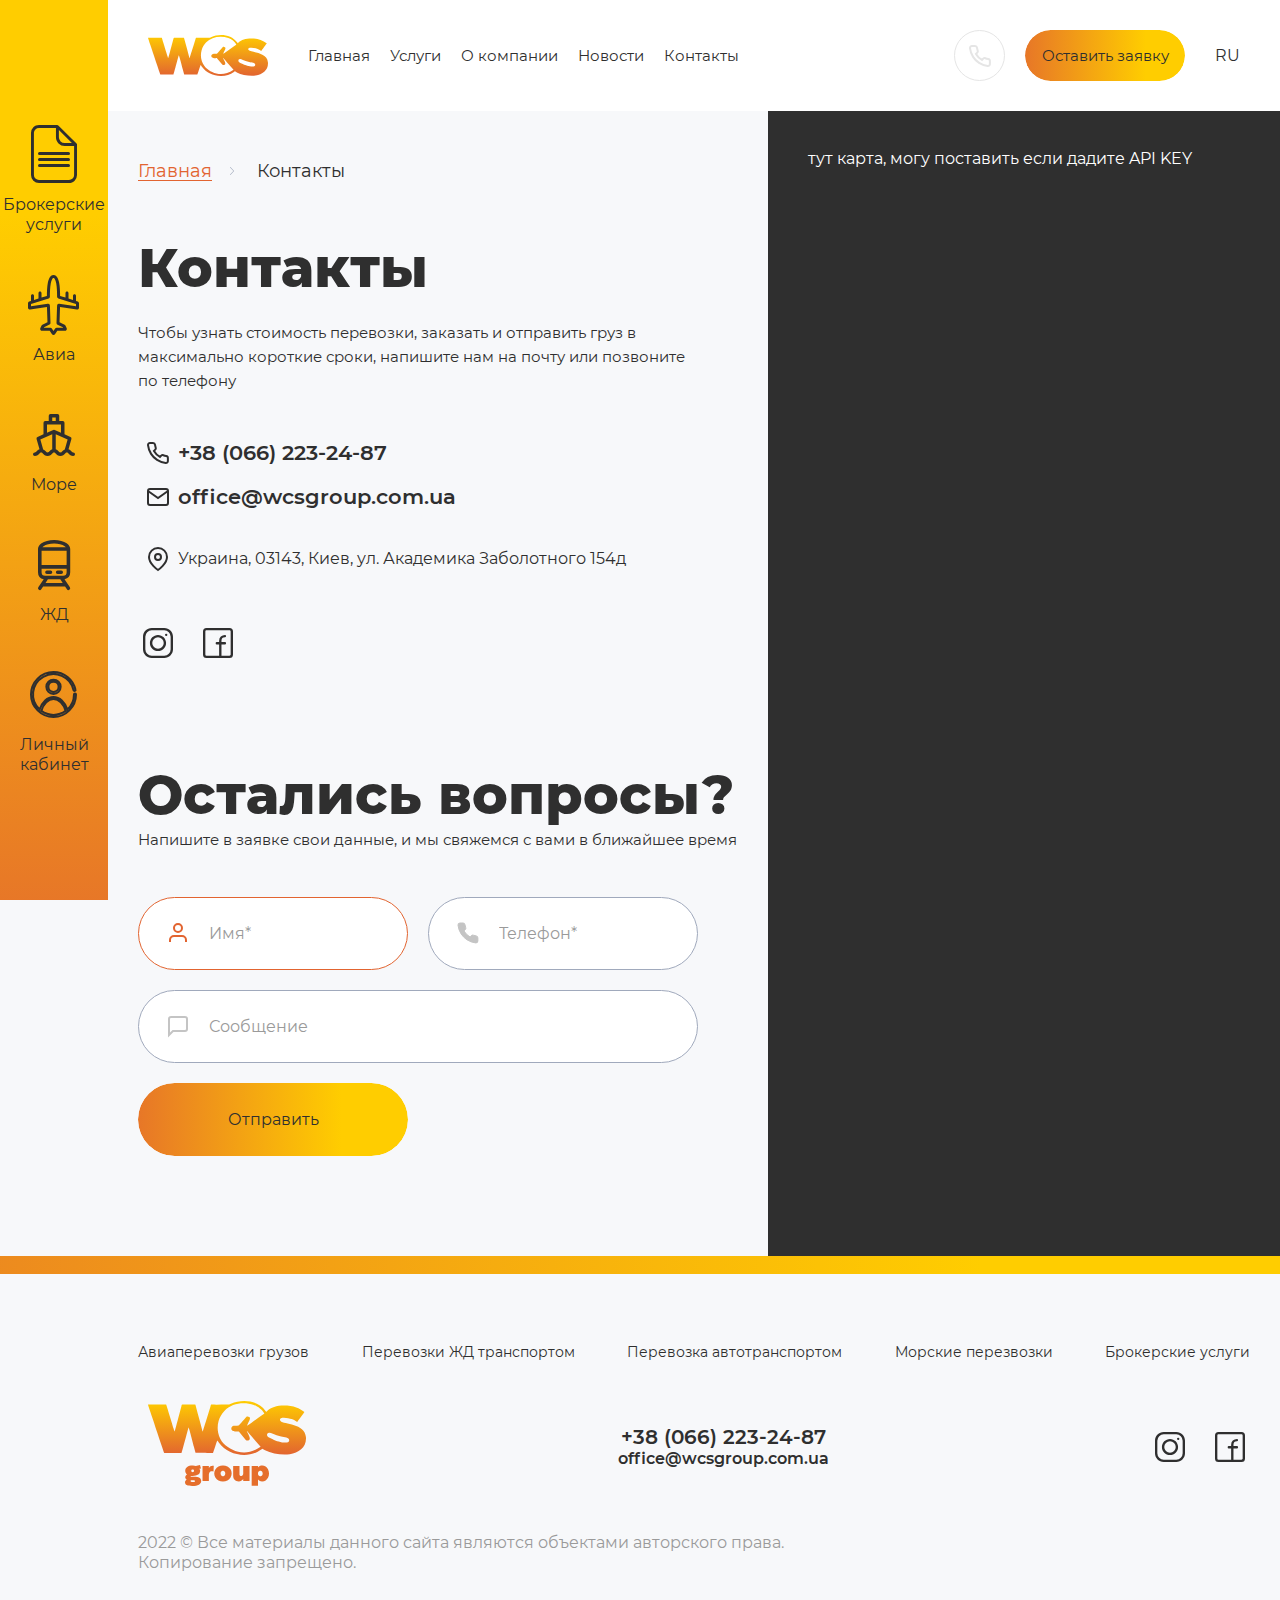
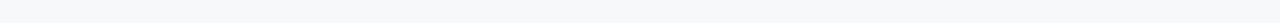
==== commit c387d0cc: "Изменения тега h1" ====
--- a/contacts.html
+++ b/contacts.html
@@ -83,8 +83,6 @@
 </head>
 
 <body class="loading">
-
-    <h1 class="hidden">Контакты</h1>
 
     <header class="hd">
     <div class="hd__wrapper">
@@ -226,7 +224,7 @@
                 
                 <div class="contacts__content">
                     <div class="contacts__desc cb">
-                        <h2 class="contacts__title h2">Контакты</h2>
+                        <h1 class="contacts__title h2">Контакты</h1>
                         <div class="contacts__stitle p">Чтобы узнать стоимость перевозки, заказать и отправить груз в максимально короткие сроки,  напишите нам на почту или позвоните по телефону</div>
                         
                         <div class="contacts-list">
--- a/css/style.css
+++ b/css/style.css
@@ -1907,6 +1907,7 @@
   text-align: center;
 }
 
+.one-news h1,
 .one-news h2 {
   font-weight: 800;
   font-size: 26px;
@@ -2126,6 +2127,7 @@
     padding: 34px 32px 38px;
   }
 
+  .one-news h1,
   .one-news h2 {
     font-size: 34px;
   }
@@ -2341,7 +2343,6 @@
   }
 
   .smenu-list {
-    display: block;
     padding: 18px 25px;
     background: #f7f8fa;
     -webkit-box-shadow: 0 0 4px rgba(0,0,0,.25);
@@ -2647,6 +2648,7 @@
     text-align: left;
   }
 
+  .one-news h1,
   .one-news h2 {
     font-size: 54px;
   }
@@ -3018,6 +3020,7 @@
     padding-bottom: 175px;
   }
 
+  .one-news h1,
   .one-news h2 {
     font-size: 62px;
     line-height: 1.22581;
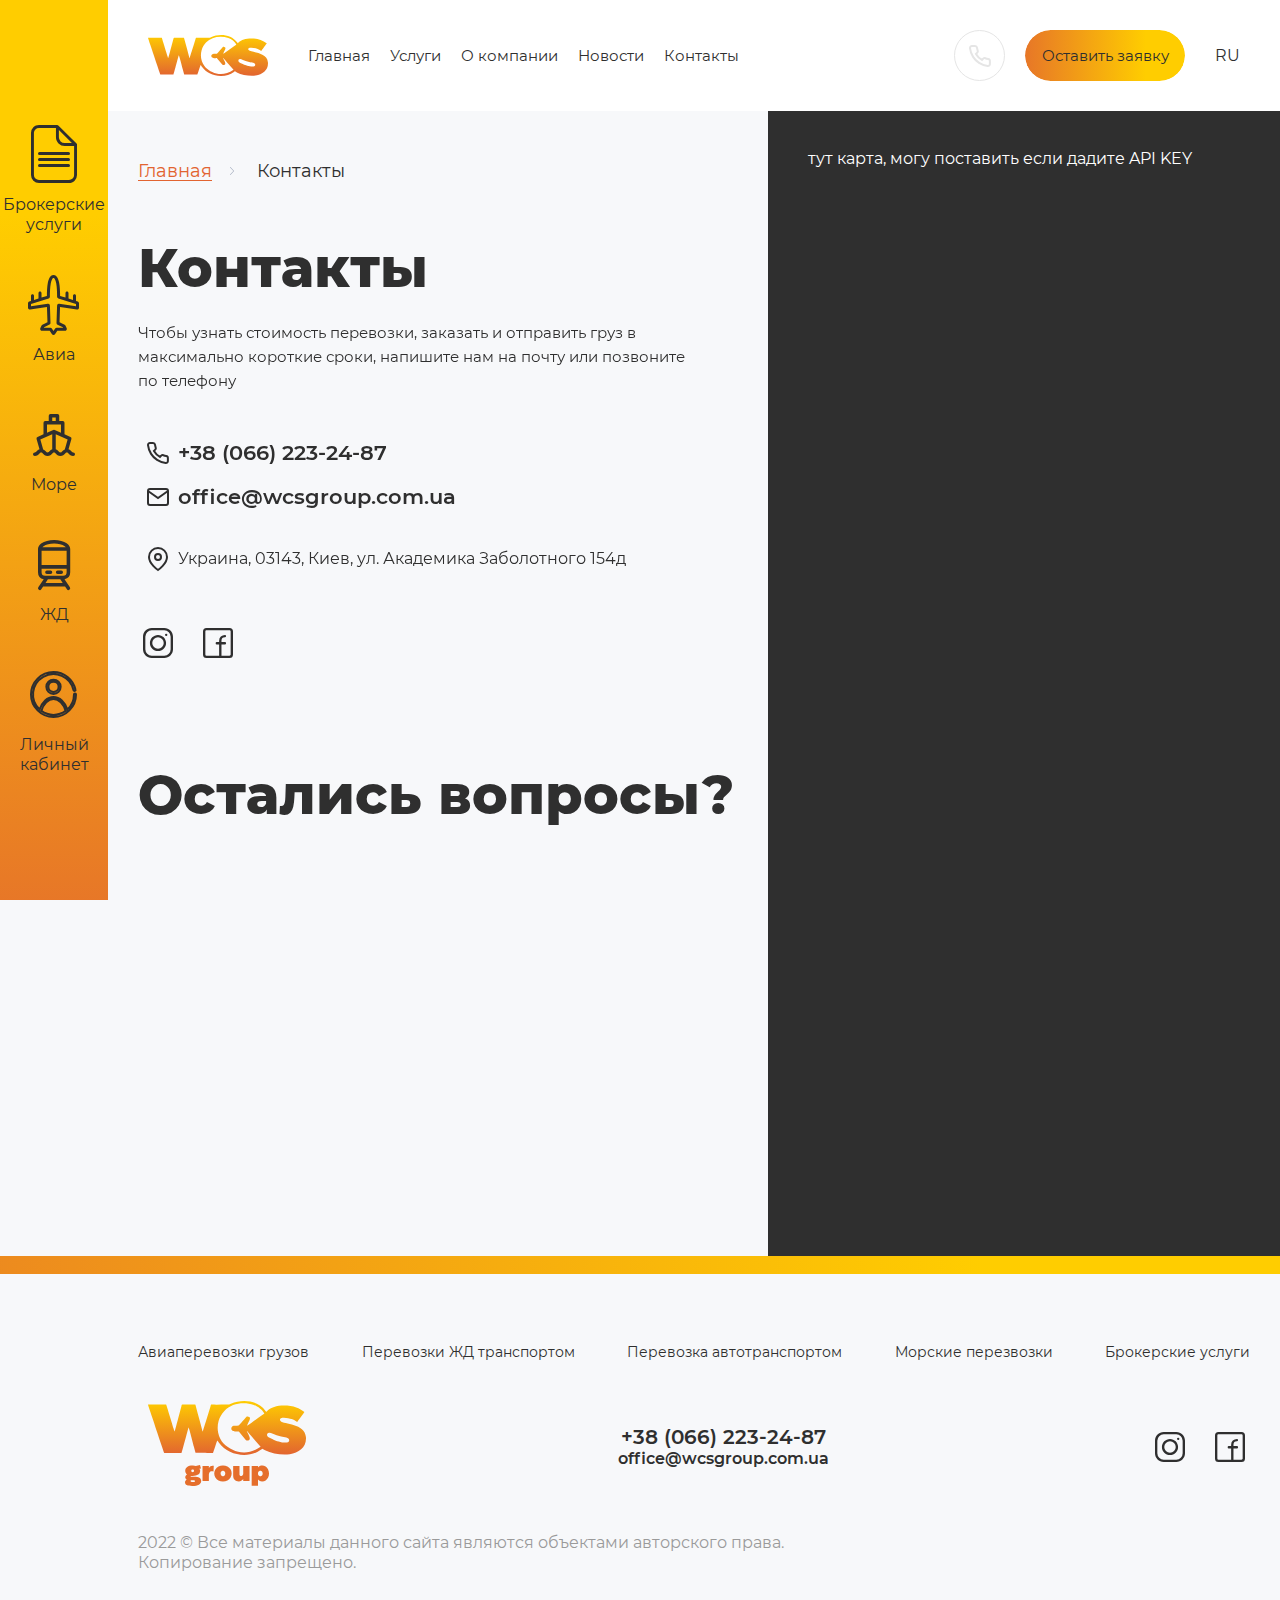
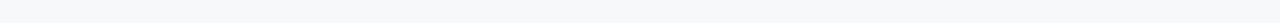
==== commit f285eaae: "Добавил анимацию AOS" ====
--- a/contacts.html
+++ b/contacts.html
@@ -224,10 +224,10 @@
                 
                 <div class="contacts__content">
                     <div class="contacts__desc cb">
-                        <h1 class="contacts__title h2">Контакты</h1>
-                        <div class="contacts__stitle p">Чтобы узнать стоимость перевозки, заказать и отправить груз в максимально короткие сроки,  напишите нам на почту или позвоните по телефону</div>
+                        <h1 class="contacts__title h2" data-aos="fade-up">Контакты</h1>
+                        <div class="contacts__stitle p" data-aos="fade-up"  data-aos-delay="150">Чтобы узнать стоимость перевозки, заказать и отправить груз в максимально короткие сроки,  напишите нам на почту или позвоните по телефону</div>
                         
-                        <div class="contacts-list">
+                        <div class="contacts-list" data-aos="fade-up" data-aos-delay="250">
                             <a href="tel:380662232487" class="contacts-item">
                                 <svg class="ic ic-phone ic-stroke"><use xlink:href="img/sprite.svg#phone"></use></svg>
                                 <span class="contacts-item__text">+38 (066) 223-24-87</span>
@@ -237,7 +237,7 @@
                                 <span class="contacts-item__text">office@wcsgroup.com.ua</span>
                             </a>
                         </div>
-                        <div class="contacts-item">
+                        <div class="contacts-item" data-aos="fade-up" data-aos-delay="250">
                             <svg class="ic ic-map-pin ic-stroke"><use xlink:href="img/sprite.svg#map-pin"></use></svg>
                             <span class="contacts-item__text">Украина, 03143, Киев, ул. Академика Заболотного 154д</span>
                         </div>
@@ -262,10 +262,10 @@
         <section class="feedback">
             <div class="feedback__wrapper indent-content">
                 <div class="feedback__content">
-                    <h2 class="feedback__title h2">Остались вопросы?</h2>
-                    <div class="feedback__stitle p">Напишите в заявке свои данные, и мы свяжемся с вами в ближайшее время</div>
+                    <h2 class="feedback__title h2" data-aos="fade-up" >Остались вопросы?</h2>
+                    <div class="feedback__stitle p" data-aos="fade-up">Напишите в заявке свои данные, и мы свяжемся с вами в ближайшее время</div>
                     
-                    <form action="/" class="form cb">
+                    <form action="/" class="form cb" data-aos="fade-up" data-aos-delay="250">
                         <div class="form-half">
                             <div class="form-item form-item_error">
                                 <div class="form-icon">
